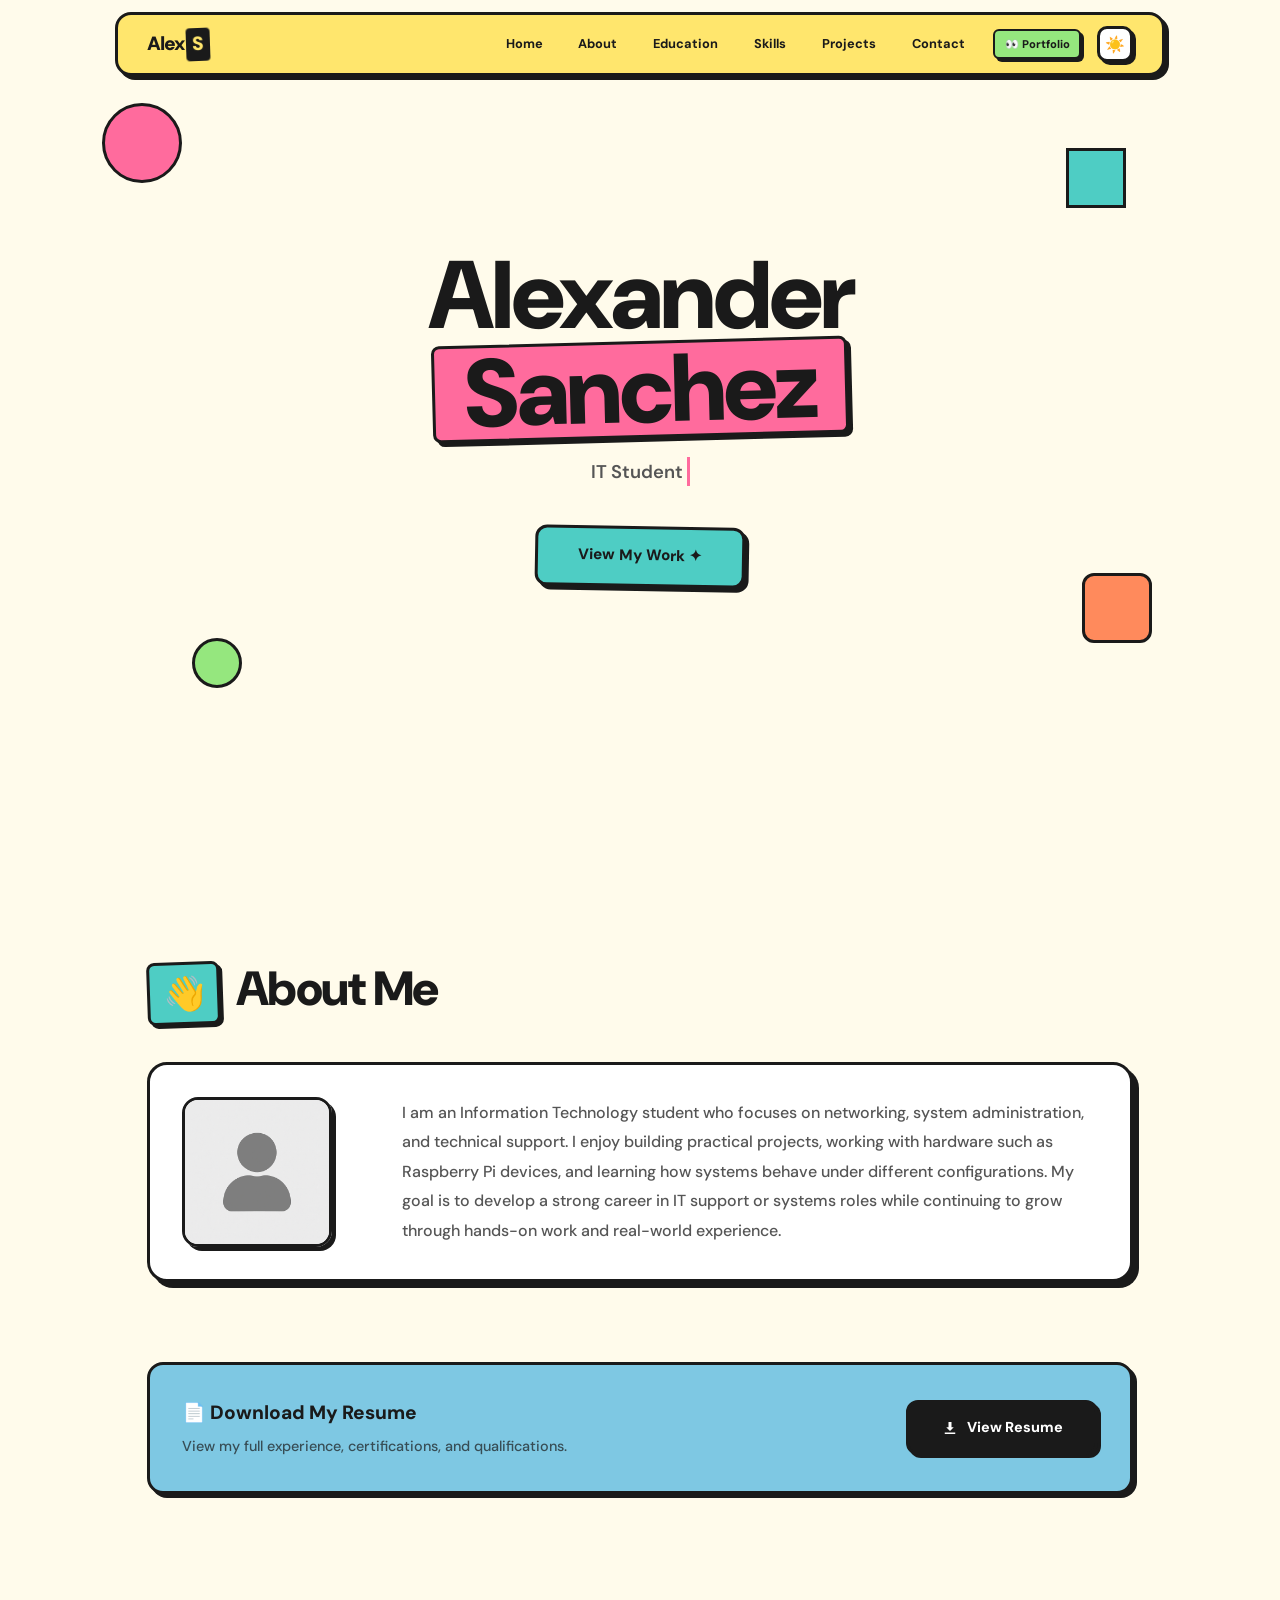
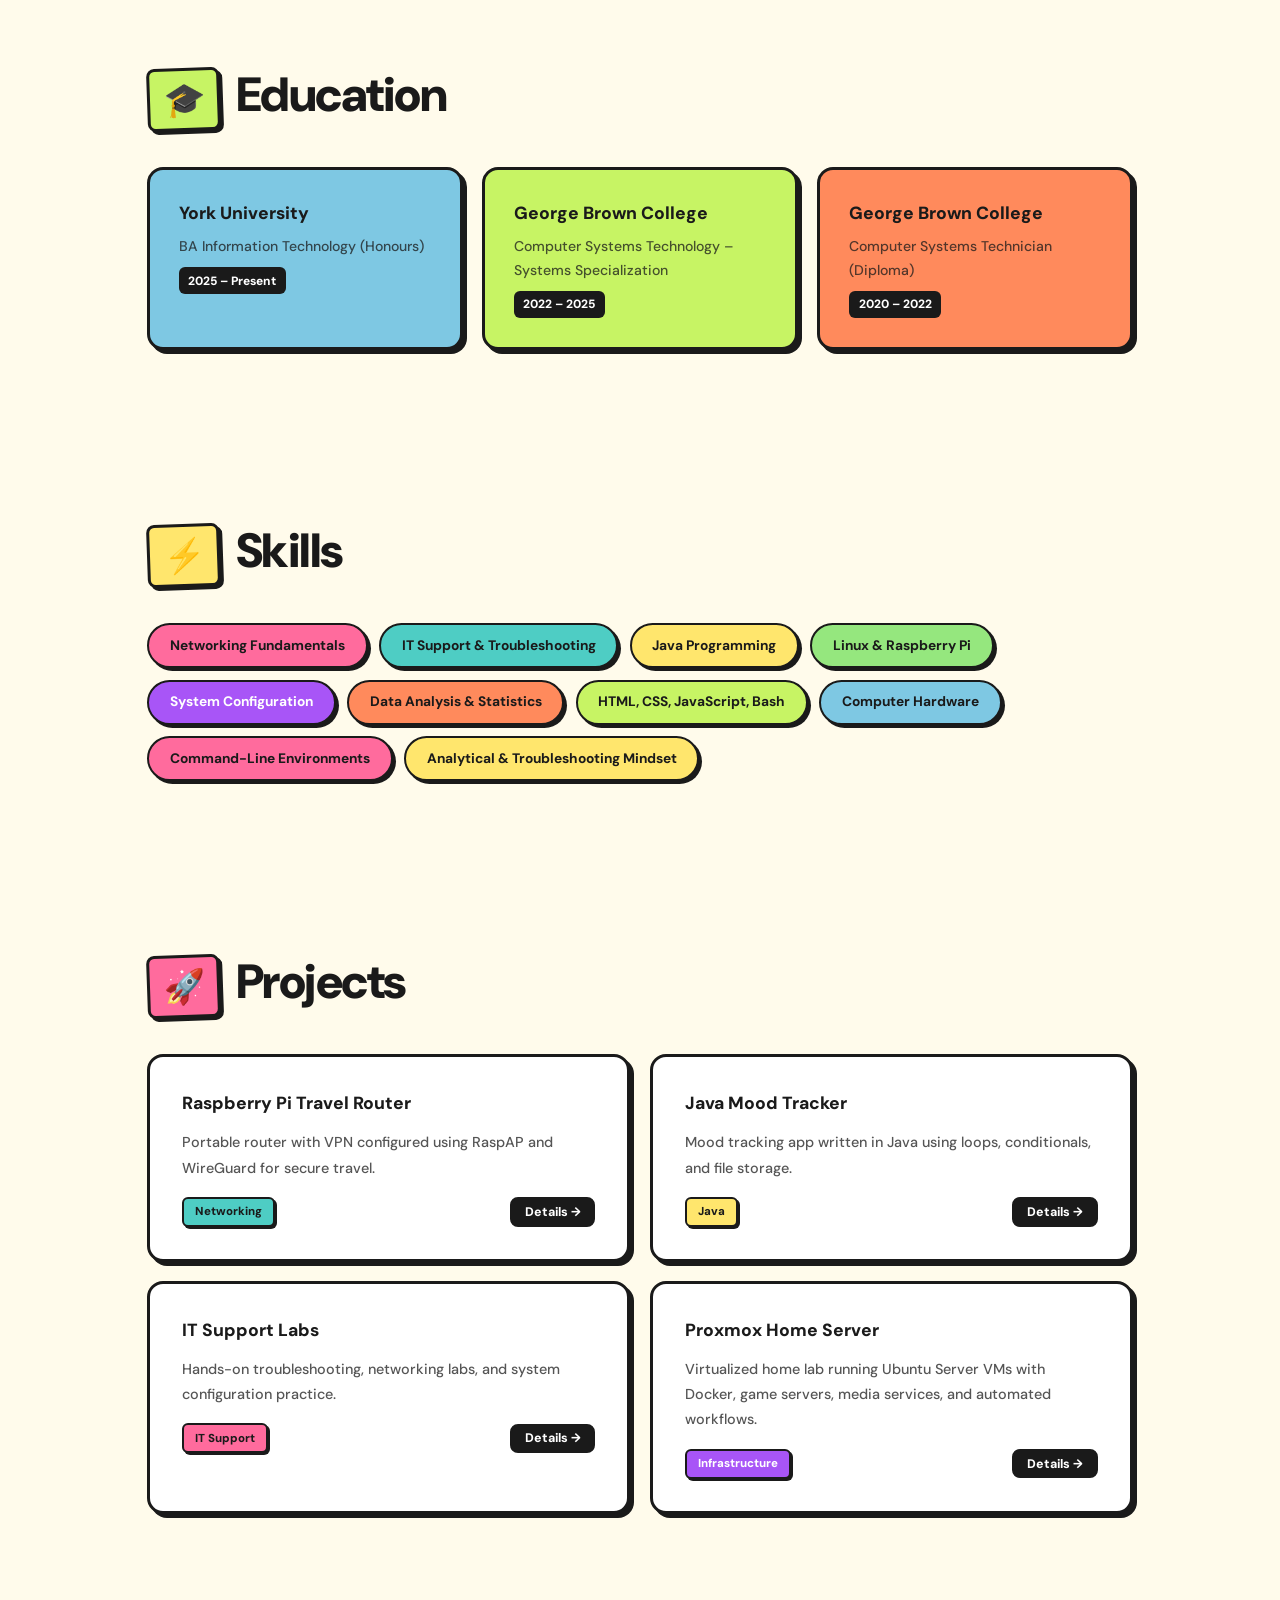
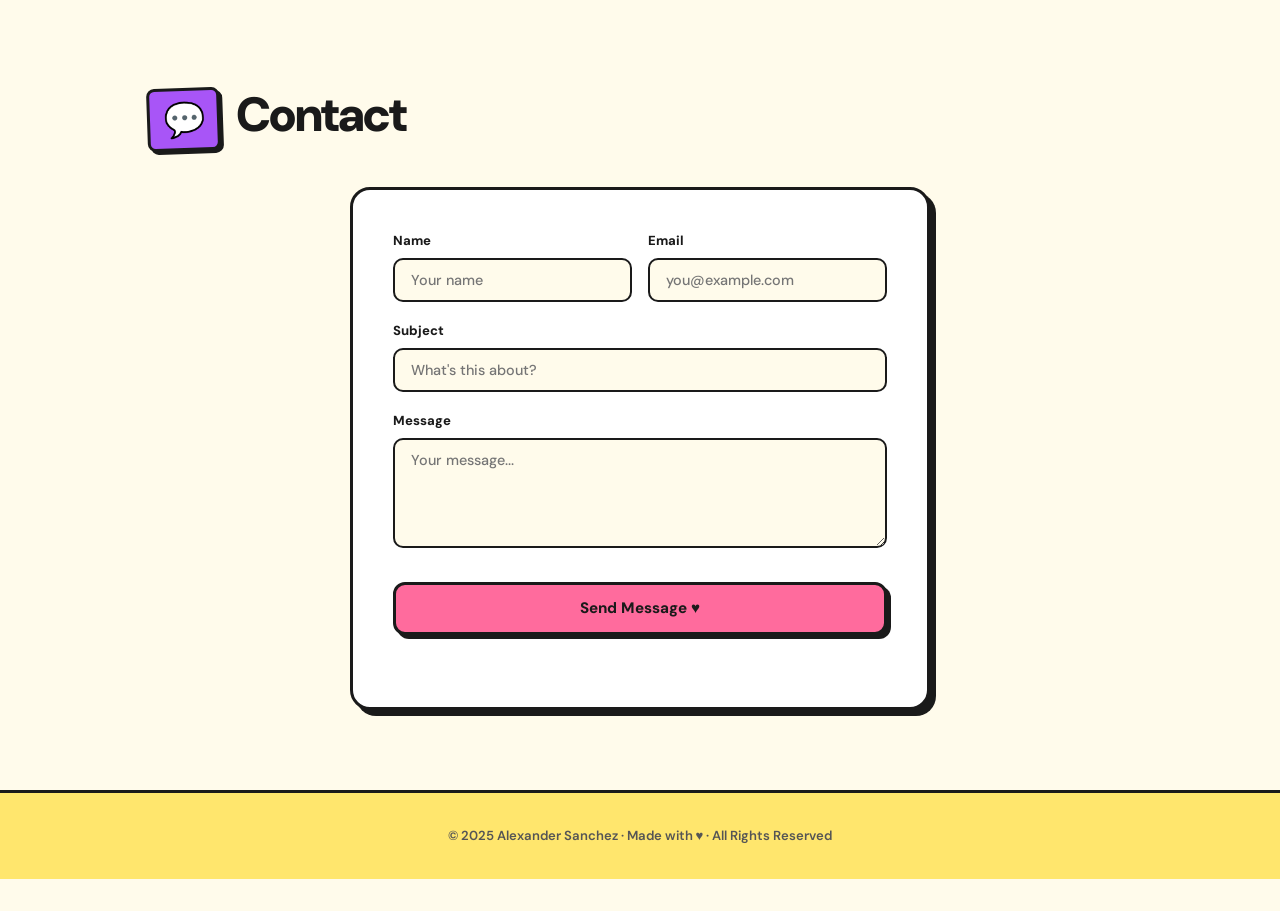
==== index.html @ d38ec882 "Revamp portfolio website with new design and features Updated the portfolio website with a new desig" ====
<!DOCTYPE html>
<html lang="en" data-theme="light">
<head>
<meta charset="UTF-8">
<meta name="viewport" content="width=device-width, initial-scale=1.0">
<title>Alexander Sanchez | IT Professional Portfolio</title>
<meta name="description" content="Alexander Sanchez — IT Systems, Networking & Technical Support professional. York University IT student with hands-on project experience.">
<meta property="og:title" content="Alexander Sanchez | Portfolio">
<meta property="og:description" content="IT Systems, Networking & Technical Support. Explore my projects, skills, and experience.">
<meta property="og:type" content="website">
<meta property="og:image" content="images/og-preview.png">
<meta property="og:url" content="https://alexandersanchez.dev">
<meta name="twitter:card" content="summary_large_image">
<link rel="icon" href="images/favicon.png">
<style>
@import url('https://fonts.googleapis.com/css2?family=DM+Sans:wght@400;500;600;700;800;900&display=swap');

*,*::before,*::after{margin:0;padding:0;box-sizing:border-box}

[data-theme="light"]{
  --bg:#fffbeb;--black:#1a1a1a;--card:#fff;
  --pink:#ff6b9d;--blue:#4ecdc4;--yellow:#ffe66d;
  --purple:#a855f7;--orange:#ff8a5c;--green:#95e77e;
  --lime:#c7f464;--sky:#7ec8e3;
  --text:#1a1a1a;--text2:#555;--text3:#888;
  --shadow:4px 4px 0 var(--black);--shadow-lg:6px 6px 0 var(--black);--shadow-sm:3px 3px 0 var(--black);
  --nav-bg:var(--yellow);--footer-bg:var(--yellow);
  --modal-overlay:rgba(0,0,0,0.5);
}
[data-theme="dark"]{
  --bg:#1a1a2e;--black:#000;--card:#262640;
  --pink:#ff6b9d;--blue:#4ecdc4;--yellow:#ffe66d;
  --purple:#a855f7;--orange:#ff8a5c;--green:#95e77e;
  --lime:#c7f464;--sky:#7ec8e3;
  --text:#f0f0f0;--text2:#b0b0c0;--text3:#777;
  --shadow:4px 4px 0 #000;--shadow-lg:6px 6px 0 #000;--shadow-sm:3px 3px 0 #000;
  --nav-bg:#2a2a45;--footer-bg:#2a2a45;
  --modal-overlay:rgba(0,0,0,0.7);
}

html{scroll-behavior:smooth;font-size:16px}
body{font-family:'DM Sans',sans-serif;background:var(--bg);color:var(--text);overflow-x:hidden;line-height:1.7;transition:background .4s,color .4s}

::-webkit-scrollbar{width:8px}
::-webkit-scrollbar-track{background:var(--bg)}
::-webkit-scrollbar-thumb{background:var(--black);border:2px solid var(--bg)}

.page-transition{position:fixed;inset:0;background:var(--yellow);z-index:100000;transform:scaleY(0);transform-origin:bottom;pointer-events:none}
.page-transition.active{animation:pageWipe .6s ease forwards}
@keyframes pageWipe{0%{transform:scaleY(0);transform-origin:bottom}50%{transform:scaleY(1);transform-origin:bottom}50.1%{transform-origin:top}100%{transform:scaleY(0);transform-origin:top}}

.navbar{
  position:fixed;top:12px;left:50%;transform:translateX(-50%);z-index:1000;
  display:flex;align-items:center;justify-content:space-between;
  padding:.7rem 1.8rem;width:min(94%,1050px);
  background:var(--nav-bg);border:3px solid var(--black);border-radius:16px;
  box-shadow:var(--shadow);transition:all .4s;
}
.logo{font-size:1.2rem;font-weight:900;letter-spacing:-1px}
.logo span{display:inline-block;background:var(--black);color:var(--yellow);padding:0 .4rem;border-radius:4px;margin-left:2px;transform:rotate(-2deg)}
.nav-right{display:flex;align-items:center;gap:1rem}
.nav-links{display:flex;gap:.8rem;align-items:center}
.nav-links a{color:var(--text);text-decoration:none;font-size:.8rem;font-weight:700;padding:.3rem .6rem;border-radius:8px;border:2px solid transparent;transition:all .15s}
.nav-links a:hover{border-color:var(--black);background:var(--card);box-shadow:var(--shadow-sm)}
.theme-toggle{width:36px;height:36px;border-radius:10px;border:3px solid var(--black);background:var(--card);font-size:1rem;cursor:pointer;display:flex;align-items:center;justify-content:center;box-shadow:var(--shadow-sm);transition:all .15s;padding:0}
.theme-toggle:hover{transform:translateY(2px);box-shadow:1px 1px 0 var(--black)}

.hamburger{display:none;flex-direction:column;gap:5px;cursor:pointer;background:none;border:none;padding:4px;z-index:1001}
.hamburger span{display:block;width:22px;height:3px;background:var(--black);border-radius:2px;transition:all .3s}
.hamburger.active span:nth-child(1){transform:rotate(45deg) translate(5px,6px)}
.hamburger.active span:nth-child(2){opacity:0}
.hamburger.active span:nth-child(3){transform:rotate(-45deg) translate(5px,-6px)}
[data-theme="dark"] .hamburger span{background:var(--text)}

.visitor-badge{
  font-size:.7rem;font-weight:800;padding:.2rem .6rem;
  background:var(--green);border:2px solid var(--black);border-radius:6px;
  box-shadow:var(--shadow-sm);white-space:nowrap;color:var(--black);
}

.hero{min-height:100vh;display:flex;align-items:center;justify-content:center;text-align:center;padding:0 2rem;margin-top:-2rem;position:relative;overflow:hidden}
.shape{position:absolute;border:3px solid var(--black);z-index:0}
.shape-1{width:80px;height:80px;background:var(--pink);border-radius:50%;top:15%;left:8%;animation:bob 4s ease-in-out infinite}
.shape-2{width:60px;height:60px;background:var(--blue);top:20%;right:12%;animation:bob 5s ease-in-out infinite .5s}
.shape-3{width:50px;height:50px;background:var(--green);border-radius:50%;bottom:20%;left:15%;animation:bob 4.5s ease-in-out infinite 1s}
.shape-4{width:70px;height:70px;background:var(--orange);bottom:25%;right:10%;border-radius:12px;animation:bob 5.5s ease-in-out infinite 1.5s}
@keyframes bob{0%,100%{transform:translateY(0)}50%{transform:translateY(-15px)}}

.hero-content{position:relative;z-index:1}
.hero h1{font-size:clamp(3rem,8vw,6rem);font-weight:900;letter-spacing:-3px;line-height:.95;margin-bottom:1.2rem}
.hero h1 .highlight{display:inline-block;background:var(--pink);padding:0 .3em;border:3px solid var(--black);border-radius:8px;box-shadow:var(--shadow);transform:rotate(-1.5deg)}

.typing-wrapper{height:1.8em;margin-bottom:2.5rem;overflow:hidden}
.typing-text{font-size:clamp(.95rem,1.5vw,1.15rem);font-weight:600;color:var(--text2);border-right:3px solid var(--pink);padding-right:4px;display:inline-block;white-space:nowrap}

.cta-btn{
  display:inline-block;padding:.9rem 2.5rem;background:var(--blue);color:var(--black);
  text-decoration:none;font-size:.95rem;font-weight:800;
  border:3px solid var(--black);border-radius:12px;box-shadow:var(--shadow);transition:all .1s;transform:rotate(1deg);
}
.cta-btn:hover{transform:rotate(0deg) translateY(2px);box-shadow:2px 2px 0 var(--black)}

.section{max-width:1050px;margin:0 auto;padding:5rem 2rem;position:relative}
.section h2{font-size:clamp(2rem,4vw,3rem);font-weight:900;letter-spacing:-1.5px;margin-bottom:2rem}
.section h2 .badge{display:inline-block;font-size:.7em;padding:0 .4em;border:3px solid var(--black);border-radius:8px;box-shadow:var(--shadow-sm);transform:rotate(-2deg);margin-right:.2em}

.fade-in{opacity:0;transform:translateY(25px);transition:all .6s ease}
.fade-in.visible{opacity:1;transform:translateY(0)}

.about-card{display:grid;grid-template-columns:180px 1fr;gap:2.5rem;align-items:center;padding:2rem;background:var(--card);border:3px solid var(--black);border-radius:20px;box-shadow:var(--shadow-lg)}
.about-img{width:150px;height:150px;border-radius:16px;object-fit:cover;border:3px solid var(--black);box-shadow:var(--shadow)}
.about-text{color:var(--text2);font-size:1rem;line-height:1.85;font-weight:500}

.resume-card{display:flex;align-items:center;justify-content:space-between;flex-wrap:wrap;gap:1.5rem;padding:2rem;background:var(--sky);border:3px solid var(--black);border-radius:16px;box-shadow:var(--shadow)}
.resume-info h3{font-size:1.2rem;font-weight:800;margin-bottom:.3rem}
.resume-info p{font-size:.9rem;color:var(--black);opacity:.7;font-weight:500}
.resume-btn{display:inline-flex;align-items:center;gap:.5rem;padding:.75rem 2rem;background:var(--black);color:#fff;text-decoration:none;font-size:.9rem;font-weight:800;border:3px solid var(--black);border-radius:12px;box-shadow:var(--shadow-sm);transition:all .15s}
.resume-btn:hover{background:var(--yellow);color:var(--black);transform:translateY(2px);box-shadow:1px 1px 0 var(--black)}
.resume-btn svg{width:18px;height:18px;fill:currentColor}

.edu-grid{display:grid;grid-template-columns:repeat(auto-fit,minmax(280px,1fr));gap:1.2rem}
.edu-card{padding:1.8rem;border:3px solid var(--black);border-radius:16px;box-shadow:var(--shadow);transition:all .15s}
.edu-card:hover{transform:translateY(2px);box-shadow:2px 2px 0 var(--black)}
.edu-card:nth-child(1){background:var(--sky)}
.edu-card:nth-child(2){background:var(--lime)}
.edu-card:nth-child(3){background:var(--orange)}
.edu-card h3{font-size:1.1rem;font-weight:800;margin-bottom:.4rem;color:var(--black)}
.edu-program{font-size:.88rem;color:var(--black);font-weight:500;opacity:.75;margin-bottom:.4rem}
.edu-year{display:inline-block;font-size:.75rem;font-weight:800;padding:.2rem .6rem;background:var(--black);color:#fff;border-radius:6px}

.skills-grid{display:flex;flex-wrap:wrap;gap:.7rem}
.skill-card{padding:.55rem 1.3rem;font-size:.86rem;font-weight:700;color:var(--black);border:2.5px solid var(--black);border-radius:100px;box-shadow:var(--shadow-sm);cursor:default;transition:all .15s}
.skill-card:hover{transform:translateY(2px);box-shadow:1px 1px 0 var(--black)}
.skill-card:nth-child(10n+1){background:var(--pink)}
.skill-card:nth-child(10n+2){background:var(--blue)}
.skill-card:nth-child(10n+3){background:var(--yellow)}
.skill-card:nth-child(10n+4){background:var(--green)}
.skill-card:nth-child(10n+5){background:var(--purple);color:#fff}
.skill-card:nth-child(10n+6){background:var(--orange)}
.skill-card:nth-child(10n+7){background:var(--lime)}
.skill-card:nth-child(10n+8){background:var(--sky)}
.skill-card:nth-child(10n+9){background:var(--pink)}
.skill-card:nth-child(10n+10){background:var(--yellow)}

.project-grid{display:grid;grid-template-columns:repeat(2,1fr);gap:1.2rem}
.project-card{padding:2rem;background:var(--card);border:3px solid var(--black);border-radius:16px;box-shadow:var(--shadow);transition:all .15s}
.project-card:hover{transform:translateY(3px);box-shadow:2px 2px 0 var(--black)}
.project-card h3{font-size:1.1rem;font-weight:800;margin-bottom:.7rem}
.project-card p{color:var(--text2);font-size:.9rem;line-height:1.75;font-weight:500}
.project-footer{display:flex;align-items:center;justify-content:space-between;margin-top:1rem;flex-wrap:wrap;gap:.5rem}
.project-tag{display:inline-block;padding:.2rem .7rem;font-size:.72rem;font-weight:800;color:var(--black);border:2px solid var(--black);border-radius:6px;box-shadow:2px 2px 0 var(--black)}
.project-card:nth-child(1) .project-tag{background:var(--blue)}
.project-card:nth-child(2) .project-tag{background:var(--yellow)}
.project-card:nth-child(3) .project-tag{background:var(--pink)}
.project-card:nth-child(4) .project-tag{background:var(--purple);color:#fff}
.project-details-btn{font-size:.78rem;font-weight:800;padding:.3rem .8rem;background:var(--black);color:#fff;border:2px solid var(--black);border-radius:8px;cursor:pointer;transition:all .15s;font-family:inherit}
.project-details-btn:hover{background:var(--yellow);color:var(--black)}

.modal-overlay{position:fixed;inset:0;background:var(--modal-overlay);z-index:10000;display:none;align-items:center;justify-content:center;padding:2rem;backdrop-filter:blur(4px)}
.modal-overlay.active{display:flex}
.modal{background:var(--card);border:3px solid var(--black);border-radius:20px;box-shadow:var(--shadow-lg);max-width:650px;width:100%;max-height:85vh;overflow-y:auto;padding:2.5rem;position:relative}
.modal-close{position:absolute;top:1rem;right:1rem;width:36px;height:36px;background:var(--pink);border:3px solid var(--black);border-radius:8px;font-size:1.1rem;font-weight:900;cursor:pointer;display:flex;align-items:center;justify-content:center;box-shadow:var(--shadow-sm);transition:all .15s;font-family:inherit;color:var(--black)}
.modal-close:hover{transform:translateY(2px);box-shadow:1px 1px 0 var(--black)}
.modal h3{font-size:1.5rem;font-weight:900;margin-bottom:.5rem;padding-right:2.5rem}
.modal .modal-tag{display:inline-block;padding:.2rem .6rem;font-size:.72rem;font-weight:800;background:var(--blue);border:2px solid var(--black);border-radius:6px;margin-bottom:1rem;color:var(--black)}
.modal .modal-img{width:100%;border-radius:12px;border:3px solid var(--black);box-shadow:var(--shadow);margin-bottom:1.5rem;background:var(--bg)}
.modal p{color:var(--text2);font-size:.95rem;line-height:1.85;font-weight:500;margin-bottom:1rem}
.modal .tech-list{display:flex;flex-wrap:wrap;gap:.4rem;margin-top:.5rem}
.modal .tech-item{font-size:.75rem;font-weight:700;padding:.2rem .6rem;background:var(--lime);border:2px solid var(--black);border-radius:6px;color:var(--black)}

.contact-form{max-width:580px;margin:0 auto;padding:2.5rem;background:var(--card);border:3px solid var(--black);border-radius:20px;box-shadow:var(--shadow-lg)}
.form-group{margin-bottom:1.1rem}
.form-group label{display:block;font-size:.82rem;font-weight:800;margin-bottom:.35rem}
.form-group input,.form-group textarea{width:100%;padding:.7rem 1rem;font-size:.9rem;font-family:inherit;font-weight:500;background:var(--bg);border:2.5px solid var(--black);border-radius:10px;color:var(--text);outline:none;transition:all .2s}
.form-group input:focus,.form-group textarea:focus{box-shadow:var(--shadow-sm);transform:translateY(-1px)}
.form-group textarea{resize:vertical;min-height:110px}
.form-row{display:grid;grid-template-columns:1fr 1fr;gap:1rem}
.submit-btn{width:100%;padding:.85rem;font-size:.95rem;font-weight:800;font-family:inherit;background:var(--pink);color:var(--black);border:3px solid var(--black);border-radius:12px;box-shadow:var(--shadow);cursor:pointer;transition:all .15s;margin-top:.5rem}
.submit-btn:hover{transform:translateY(3px);box-shadow:1px 1px 0 var(--black)}
.form-status{text-align:center;margin-top:1rem;font-size:.85rem;font-weight:700;min-height:1.2em}
.form-status.success{color:#2a7a3a}
.form-status.error{color:#cc3333}
[data-theme="dark"] .form-status.success{color:var(--green)}
[data-theme="dark"] .form-status.error{color:var(--pink)}

.footer{text-align:center;padding:2rem;font-size:.82rem;font-weight:600;color:var(--text2);border-top:3px solid var(--black);background:var(--footer-bg);transition:all .4s}

@media(max-width:768px){
  .hamburger{display:flex}
  .navbar{width:94%;padding:.6rem 1.2rem}
  .nav-links{position:fixed;top:0;right:-100%;width:75%;height:100vh;flex-direction:column;justify-content:center;background:var(--nav-bg);gap:1.5rem;padding:2rem;transition:right .3s;border-left:3px solid var(--black)}
  .nav-links.open{right:0}
  .nav-links a{font-size:1.1rem}
  .about-card{grid-template-columns:1fr;text-align:center;gap:1.5rem}
  .about-img{margin:0 auto}
  .edu-grid,.project-grid{grid-template-columns:1fr}
  .section{padding:3.5rem 1.2rem}
  .shape{display:none}
  .form-row{grid-template-columns:1fr}
  .resume-card{flex-direction:column;text-align:center}
  .modal{padding:1.5rem;margin:1rem}
  .visitor-badge{display:none}
}
</style>
</head>
<body>

<div class="page-transition" id="pageTransition"></div>

<div class="modal-overlay" id="modalOverlay">
  <div class="modal" id="modalContent">
    <button class="modal-close" id="modalClose">✕</button>
    <div id="modalBody"></div>
  </div>
</div>

<nav class="navbar" id="navbar">
  <div class="logo">Alex<span>S</span></div>
  <button class="hamburger" id="hamburger" aria-label="Toggle menu"><span></span><span></span><span></span></button>
  <div class="nav-right">
    <div class="nav-links" id="navLinks">
      <a href="#home" class="nav-link">Home</a>
      <a href="#about" class="nav-link">About</a>
      <a href="#education" class="nav-link">Education</a>
      <a href="#skills" class="nav-link">Skills</a>
      <a href="#projects" class="nav-link">Projects</a>
      <a href="#contact" class="nav-link">Contact</a>
    </div>
    <div class="visitor-badge" id="visitorBadge">👀 --- visitors</div>
    <button class="theme-toggle" id="themeToggle" aria-label="Toggle theme">☀️</button>
  </div>
</nav>

<header class="hero" id="home">
  <div class="shape shape-1"></div><div class="shape shape-2"></div>
  <div class="shape shape-3"></div><div class="shape shape-4"></div>
  <div class="hero-content fade-in">
    <h1>Alexander<br><span class="highlight">Sanchez</span></h1>
    <div class="typing-wrapper">
      <span class="typing-text" id="typingText"></span>
    </div>
    <a href="#projects" class="cta-btn nav-link">View My Work ✦</a>
  </div>
</header>

<section id="about" class="section">
  <h2 class="fade-in"><span class="badge" style="background:var(--blue)">👋</span> About Me</h2>
  <div class="about-card fade-in">
    <img src="images/profile.png" alt="Alexander Sanchez" class="about-img">
    <p class="about-text">I am an Information Technology student who focuses on networking, system administration, and technical support. I enjoy building practical projects, working with hardware such as Raspberry Pi devices, and learning how systems behave under different configurations. My goal is to develop a strong career in IT support or systems roles while continuing to grow through hands-on work and real-world experience.</p>
  </div>
</section>

<section id="resume" class="section" style="padding-top:0">
  <div class="resume-card fade-in">
    <div class="resume-info">
      <h3>📄 Download My Resume</h3>
      <p>View my full experience, certifications, and qualifications.</p>
    </div>
    <a href="resume/resume.html" target="_blank" class="resume-btn">
      <svg viewBox="0 0 24 24"><path d="M12 16l-5-5h3V4h4v7h3l-5 5zm-7 4h14v-2H5v2z"/></svg>
      View Resume
    </a>
  </div>
</section>

<section id="education" class="section">
  <h2 class="fade-in"><span class="badge" style="background:var(--lime)">🎓</span> Education</h2>
  <div class="edu-grid">
    <div class="edu-card fade-in"><h3>York University</h3><p class="edu-program">BA Information Technology (Honours)</p><span class="edu-year">2025 – Present</span></div>
    <div class="edu-card fade-in"><h3>George Brown College</h3><p class="edu-program">Computer Systems Technology – Systems Specialization</p><span class="edu-year">2022 – 2025</span></div>
    <div class="edu-card fade-in"><h3>George Brown College</h3><p class="edu-program">Computer Systems Technician (Diploma)</p><span class="edu-year">2020 – 2022</span></div>
  </div>
</section>

<section id="skills" class="section">
  <h2 class="fade-in"><span class="badge" style="background:var(--yellow)">⚡</span> Skills</h2>
  <div class="skills-grid fade-in">
    <div class="skill-card">Networking Fundamentals</div>
    <div class="skill-card">IT Support & Troubleshooting</div>
    <div class="skill-card">Java Programming</div>
    <div class="skill-card">Linux & Raspberry Pi</div>
    <div class="skill-card">System Configuration</div>
    <div class="skill-card">Data Analysis & Statistics</div>
    <div class="skill-card">HTML, CSS, JavaScript, Bash</div>
    <div class="skill-card">Computer Hardware</div>
    <div class="skill-card">Command-Line Environments</div>
    <div class="skill-card">Analytical & Troubleshooting Mindset</div>
  </div>
</section>

<section id="projects" class="section">
  <h2 class="fade-in"><span class="badge" style="background:var(--pink)">🚀</span> Projects</h2>
  <div class="project-grid">
    <div class="project-card fade-in">
      <h3>Raspberry Pi Travel Router</h3>
      <p>Portable router with VPN configured using RaspAP and WireGuard for secure travel.</p>
      <div class="project-footer"><span class="project-tag">Networking</span><button class="project-details-btn" onclick="openModal(0)">Details →</button></div>
    </div>
    <div class="project-card fade-in">
      <h3>Java Mood Tracker</h3>
      <p>Mood tracking app written in Java using loops, conditionals, and file storage.</p>
      <div class="project-footer"><span class="project-tag">Java</span><button class="project-details-btn" onclick="openModal(1)">Details →</button></div>
    </div>
    <div class="project-card fade-in">
      <h3>IT Support Labs</h3>
      <p>Hands-on troubleshooting, networking labs, and system configuration practice.</p>
      <div class="project-footer"><span class="project-tag">IT Support</span><button class="project-details-btn" onclick="openModal(2)">Details →</button></div>
    </div>
    <div class="project-card fade-in">
      <h3>Proxmox Home Server</h3>
      <p>Virtualized home lab running Ubuntu Server VMs with Docker, game servers, media services, and automated workflows.</p>
      <div class="project-footer"><span class="project-tag">Infrastructure</span><button class="project-details-btn" onclick="openModal(3)">Details →</button></div>
    </div>
  </div>
</section>

<section id="contact" class="section">
  <h2 class="fade-in"><span class="badge" style="background:var(--purple);color:#fff">💬</span> Contact</h2>
  <div class="contact-form fade-in">
    <div class="form-row">
      <div class="form-group"><label for="name">Name</label><input type="text" id="name" placeholder="Your name" required></div>
      <div class="form-group"><label for="email">Email</label><input type="email" id="email" placeholder="you@example.com" required></div>
    </div>
    <div class="form-group"><label for="subject">Subject</label><input type="text" id="subject" placeholder="What's this about?"></div>
    <div class="form-group"><label for="message">Message</label><textarea id="message" placeholder="Your message..." required></textarea></div>
    <button class="submit-btn" id="submitBtn">Send Message ♥</button>
    <div class="form-status" id="formStatus"></div>
  </div>
</section>

<footer class="footer">© 2025 Alexander Sanchez · Made with ♥ · All Rights Reserved</footer>

<script>
const pt=document.getElementById('pageTransition');
document.querySelectorAll('.nav-link').forEach(a=>{
  a.addEventListener('click',e=>{
    e.preventDefault();const href=a.getAttribute('href');
    pt.classList.add('active');
    setTimeout(()=>{document.querySelector(href)?.scrollIntoView({behavior:'auto'});pt.classList.remove('active')},300);
    hamburger.classList.remove('active');navLinks.classList.remove('open');
  });
});

const toggle=document.getElementById('themeToggle'),html=document.documentElement;
toggle.addEventListener('click',()=>{
  const isLight=html.getAttribute('data-theme')==='light';
  html.setAttribute('data-theme',isLight?'dark':'light');
  toggle.textContent=isLight?'🌙':'☀️';
});

const hamburger=document.getElementById('hamburger'),navLinks=document.getElementById('navLinks');
hamburger.addEventListener('click',()=>{hamburger.classList.toggle('active');navLinks.classList.toggle('open')});

const roles=['IT Student','Aspiring Systems Administrator','Networking Learner','Homelab Builder','Hands-On Problem Solver', 'Junior Programmer'];
let ri=0,ci=0,deleting=false;
const typingEl=document.getElementById('typingText');
function typeLoop(){
  const word=roles[ri];
  if(!deleting){typingEl.textContent=word.substring(0,ci+1);ci++;if(ci===word.length){deleting=true;setTimeout(typeLoop,2000);return}}
  else{typingEl.textContent=word.substring(0,ci-1);ci--;if(ci===0){deleting=false;ri=(ri+1)%roles.length}}
  setTimeout(typeLoop,deleting?40:80);
}
typeLoop();

const obs=new IntersectionObserver(entries=>{
  entries.forEach(e=>{if(e.isIntersecting){e.target.classList.add('visible');obs.unobserve(e.target)}});
},{threshold:.1});
document.querySelectorAll('.fade-in').forEach(el=>obs.observe(el));

(async()=>{
  try{
    const r=await fetch('https://api.countapi.xyz/hit/alexandersanchez-portfolio/visits');
    const d=await r.json();
    document.getElementById('visitorBadge').textContent='👀 '+d.value.toLocaleString()+' visitors';
  }catch(e){document.getElementById('visitorBadge').textContent='👀 Portfolio'}
})();

const projects=[
  {
    title:'Raspberry Pi Travel Router',tag:'Networking',tagColor:'var(--blue)',
    img:'images/project-router.png',
    desc:'A portable travel router built on a Raspberry Pi that creates a secure Wi-Fi hotspot with built-in VPN protection. Connected devices route all traffic through an encrypted WireGuard tunnel, protecting data on untrusted networks like hotel and airport Wi-Fi.',
    details:'The router runs RaspAP for access point management and WireGuard for the VPN tunnel. It supports automatic failover, DNS-over-HTTPS for additional privacy, and can be configured remotely via a web dashboard. The entire setup fits in a pocket-sized enclosure.',
    tech:['Raspberry Pi','RaspAP','WireGuard','Linux','Networking','DNS','DHCP']
  },
  {
    title:'Java Mood Tracker',tag:'Java',tagColor:'var(--yellow)',
    img:'images/project-mood.png',
    desc:'A command-line mood tracking application that lets users log daily mood entries, view historical data, and identify patterns over time. Data is stored persistently in text files.',
    details:'Built with core Java using object-oriented principles. Implements file I/O for persistent storage, input validation, date handling, and basic statistics to show mood trends. The project demonstrates clean code structure with separate classes for data models, file handling, and user interface.',
    tech:['Java','OOP','File I/O','Data Structures','CLI']
  },
  {
    title:'IT Support Labs',tag:'IT Support',tagColor:'var(--pink)',
    img:'images/project-labs.png',
    desc:'A collection of hands-on labs covering real-world IT support scenarios including hardware troubleshooting, network configuration, and system administration tasks.',
    details:'Labs include Active Directory management, Group Policy configuration, network troubleshooting with Wireshark, disk imaging and deployment, remote desktop setup, and printer management. Each lab documents the problem, methodology, and solution.',
    tech:['Active Directory','Wireshark','Group Policy','Windows Server','TCP/IP','Troubleshooting']
  },
  {
    title:'Proxmox Home Server',tag:'Infrastructure',tagColor:'var(--purple)',
    img:'images/project-homeserver.png',
    desc:'Built a home lab on Proxmox VE, running Ubuntu Server virtual machines to host multiple services including a Dockerized media platform, a Minecraft game server, and automated data workflows — all managed and maintained through the command line.',
    details:'Set up Proxmox VE as a Type 1 hypervisor to manage multiple Ubuntu Server VMs on dedicated hardware. One VM runs a Dockerized media stack with 8+ containerized services including a streaming server, request management, automation agents, and download clients with automated file processing and organized storage on mounted external drives. A second VM hosts a Fabric-based game server managed with systemd, featuring persistent world data separated from application files using symbolic links, a full backup and restore strategy, and crash recovery workflows. Diagnosed and resolved real-world issues across the stack including container port conflicts (using ss -ltnp), corrupted packages, service startup failures, file permission errors, and server performance degradation through live log analysis with journalctl. Configured secure remote access via tunneling without direct router control.',
    tech:['Proxmox VE','Ubuntu Server','Docker','systemd','Bash','Symbolic Links','journalctl','Container Networking','Backup & Recovery','Port Management','SSL','Tunneling','Log Analysis']
  }
];
const overlay=document.getElementById('modalOverlay'),modalBody=document.getElementById('modalBody');
function openModal(i){
  const p=projects[i];
  modalBody.innerHTML=`
    <h3>${p.title}</h3>
    <span class="modal-tag" style="background:${p.tagColor}">${p.tag}</span>
    <div class="modal-img" style="height:200px;display:flex;align-items:center;justify-content:center;font-size:.9rem;color:var(--text3);font-weight:600">📸 Project Screenshot</div>
    <p>${p.desc}</p>
    <p>${p.details}</p>
    <p style="font-weight:700;margin-bottom:.4rem;color:var(--text)">Technologies Used:</p>
    <div class="tech-list">${p.tech.map(t=>`<span class="tech-item">${t}</span>`).join('')}</div>
  `;
  overlay.classList.add('active');document.body.style.overflow='hidden';
}
document.getElementById('modalClose').addEventListener('click',()=>{overlay.classList.remove('active');document.body.style.overflow=''});
overlay.addEventListener('click',e=>{if(e.target===overlay){overlay.classList.remove('active');document.body.style.overflow=''}});

const submitBtn=document.getElementById('submitBtn'),formStatus=document.getElementById('formStatus');
submitBtn.addEventListener('click',async()=>{
  const name=document.getElementById('name').value.trim();
  const email=document.getElementById('email').value.trim();
  const subject=document.getElementById('subject').value.trim();
  const message=document.getElementById('message').value.trim();
  if(!name||!email||!message){formStatus.textContent='Please fill in all required fields!';formStatus.className='form-status error';return}
  submitBtn.textContent='Sending...';submitBtn.disabled=true;
  try{
    const res=await fetch('https://formspree.io/f/xzdkeryq',{
      method:'POST',headers:{'Content-Type':'application/json','Accept':'application/json'},
      body:JSON.stringify({name,email,subject,message})
    });
    if(res.ok){
      formStatus.textContent='Message sent! I\'ll get back to you soon ♥';formStatus.className='form-status success';
      document.getElementById('name').value='';document.getElementById('email').value='';
      document.getElementById('subject').value='';document.getElementById('message').value='';
    }else{formStatus.textContent='Oops! Something went wrong.';formStatus.className='form-status error'}
  }catch(e){formStatus.textContent='Network error. Please try again!';formStatus.className='form-status error'}
  submitBtn.textContent='Send Message ♥';submitBtn.disabled=false;
});
</script>
</body>
</html>
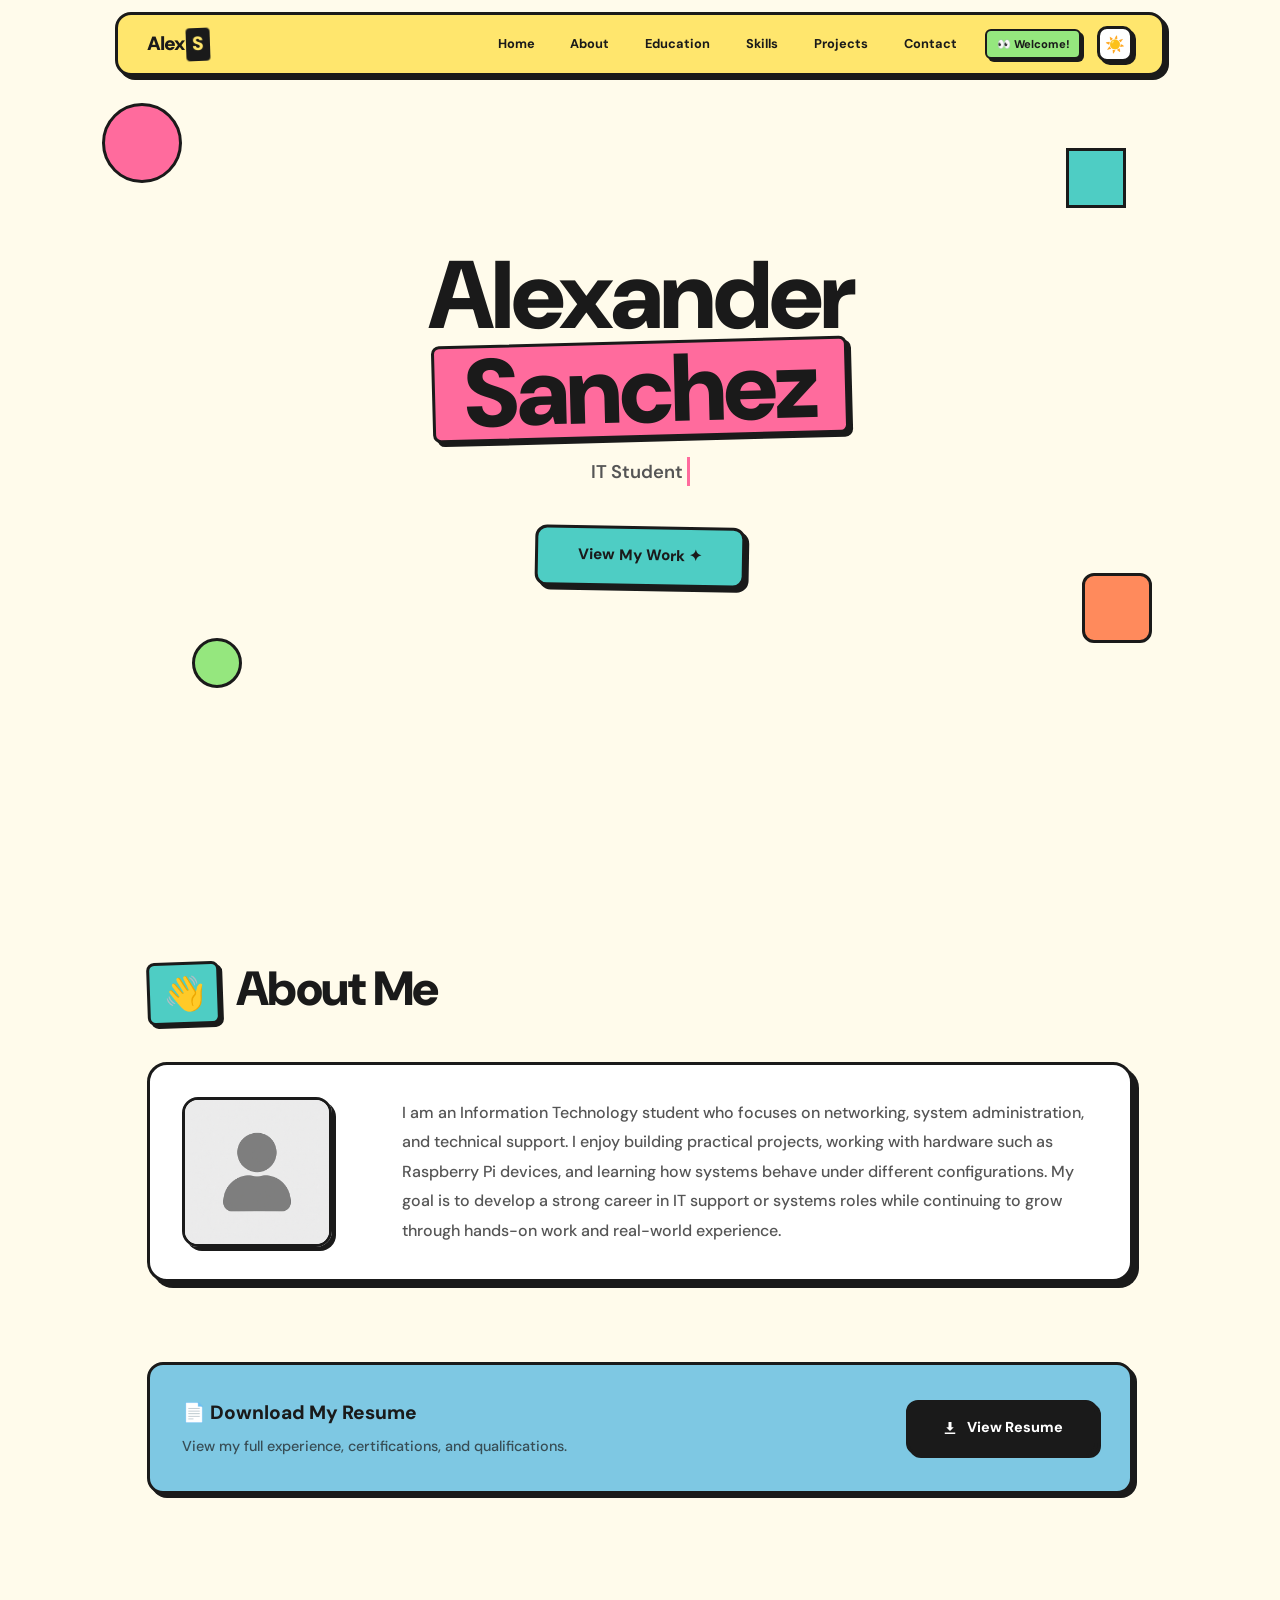
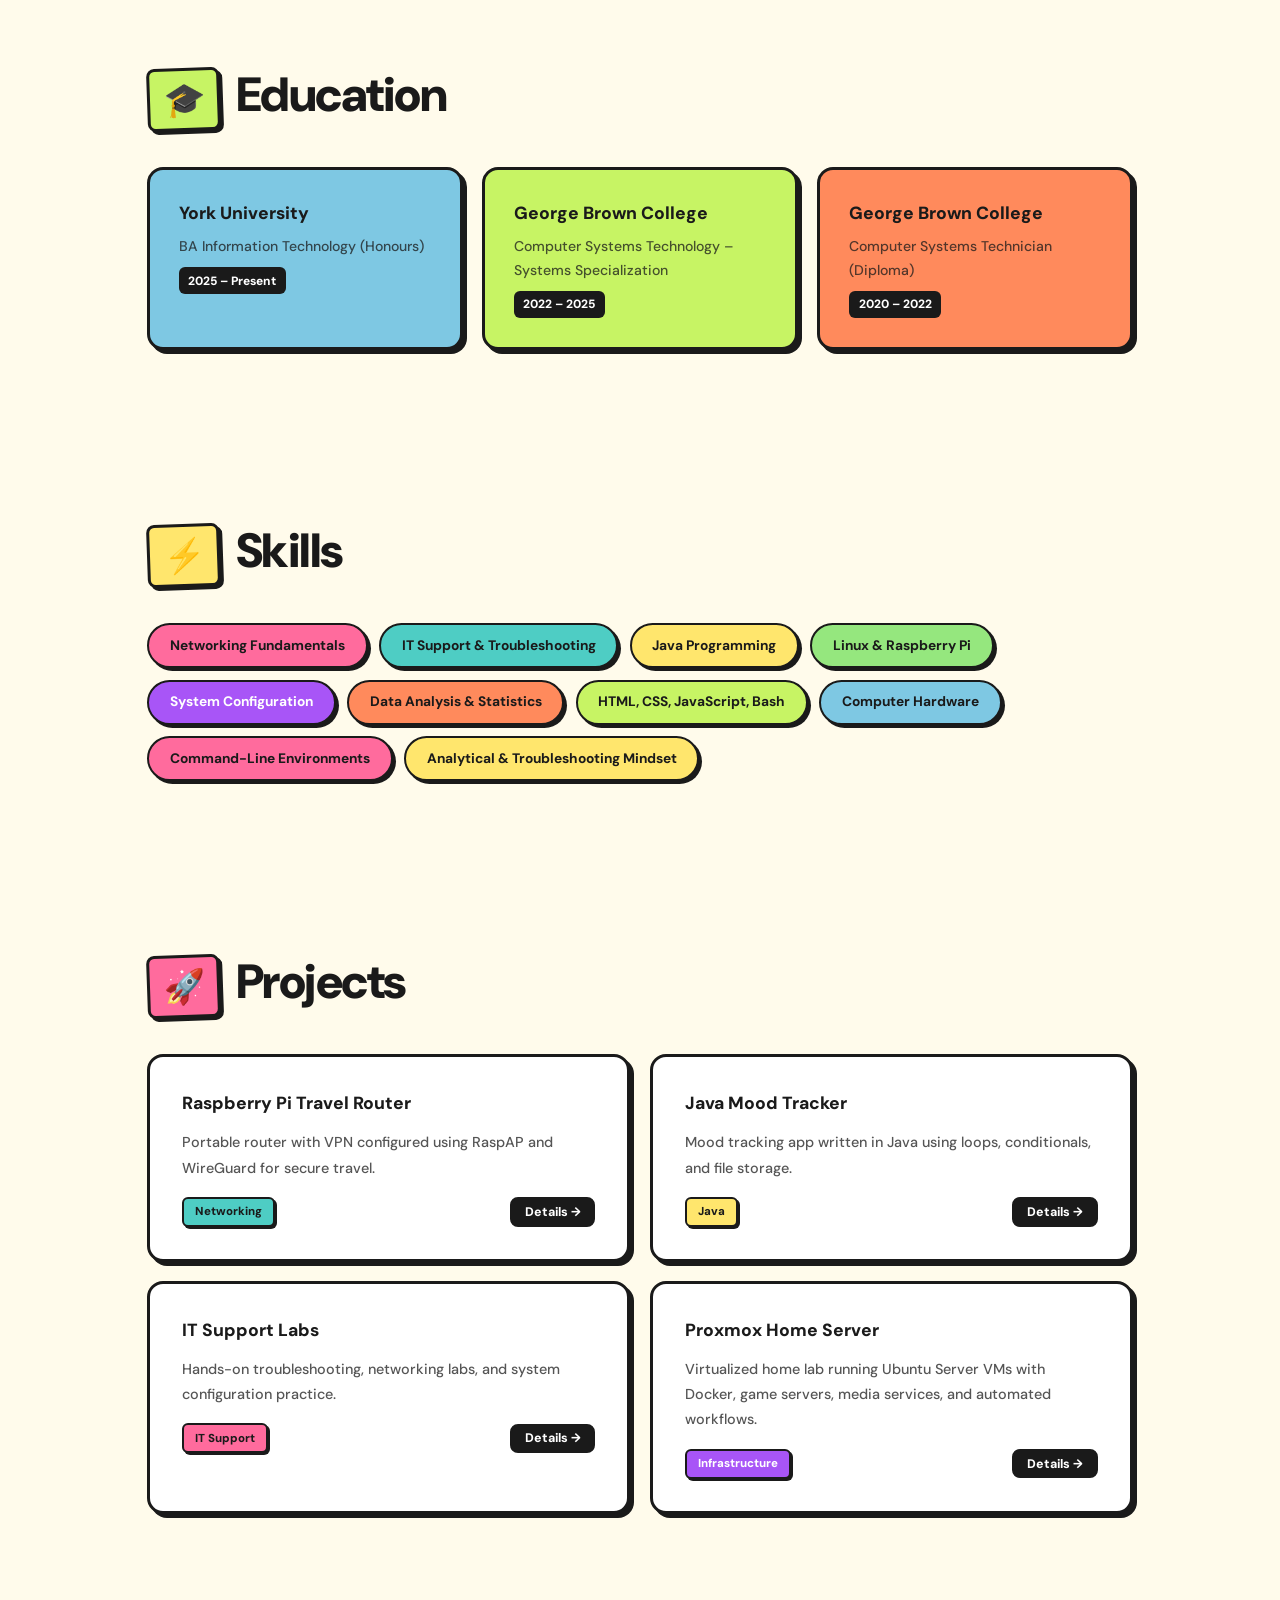
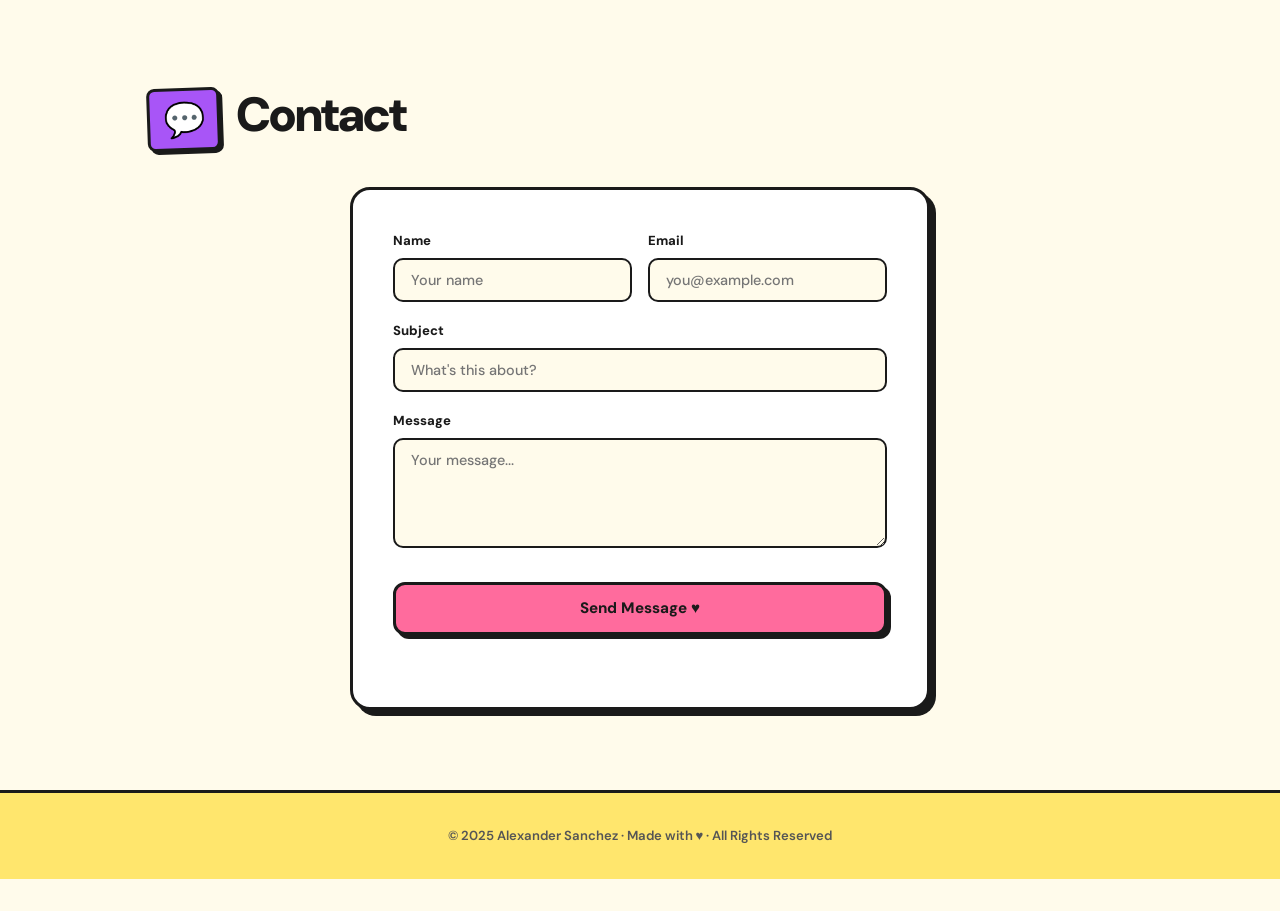
==== commit 866f3ce2: "Update index.html" ====
--- a/index.html
+++ b/index.html
@@ -9,7 +9,7 @@
 <meta property="og:description" content="IT Systems, Networking & Technical Support. Explore my projects, skills, and experience.">
 <meta property="og:type" content="website">
 <meta property="og:image" content="images/og-preview.png">
-<meta property="og:url" content="https://alexandersanchez.dev">
+<meta property="og:url" content="https://alexandersanchez27.github.io/">
 <meta name="twitter:card" content="summary_large_image">
 <link rel="icon" href="images/favicon.png">
 <style>
@@ -257,7 +257,7 @@
       <h3>📄 Download My Resume</h3>
       <p>View my full experience, certifications, and qualifications.</p>
     </div>
-    <a href="resume/resume.html" target="_blank" class="resume-btn">
+    <a href="resume/resume.pdf" target="_blank" class="resume-btn">
       <svg viewBox="0 0 24 24"><path d="M12 16l-5-5h3V4h4v7h3l-5 5zm-7 4h14v-2H5v2z"/></svg>
       View Resume
     </a>
@@ -373,7 +373,7 @@
     const r=await fetch('https://api.countapi.xyz/hit/alexandersanchez-portfolio/visits');
     const d=await r.json();
     document.getElementById('visitorBadge').textContent='👀 '+d.value.toLocaleString()+' visitors';
-  }catch(e){document.getElementById('visitorBadge').textContent='👀 Portfolio'}
+  }catch(e){document.getElementById('visitorBadge').textContent = '👀 Welcome!';}
 })();
 
 const projects=[
